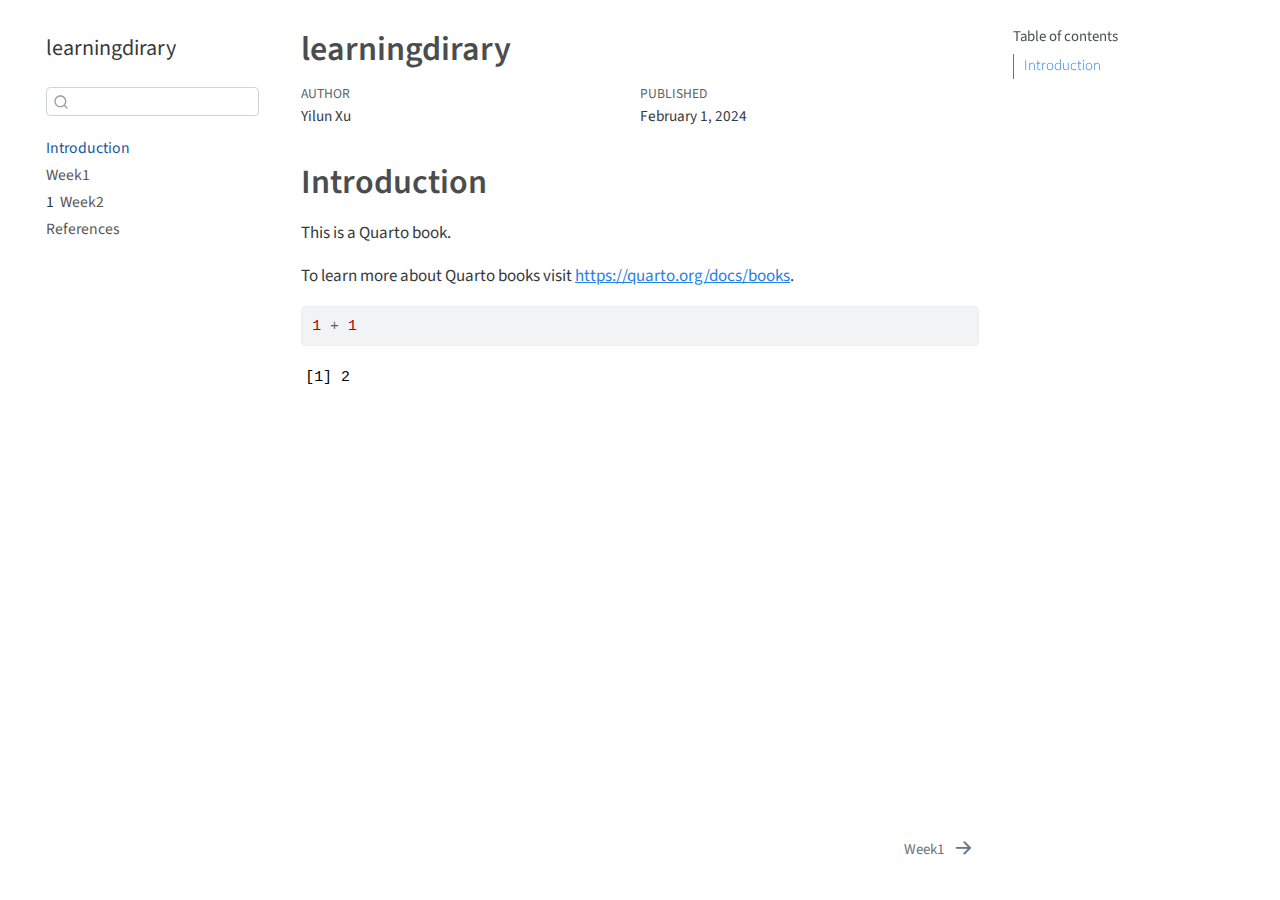
==== docs/index.html @ e83dd184 "update" ====
<!DOCTYPE html>
<html xmlns="http://www.w3.org/1999/xhtml" lang="en" xml:lang="en"><head>

<meta charset="utf-8">
<meta name="generator" content="quarto-1.3.450">

<meta name="viewport" content="width=device-width, initial-scale=1.0, user-scalable=yes">

<meta name="author" content="Yilun Xu">
<meta name="dcterms.date" content="2024-02-01">

<title>learningdirary</title>
<style>
code{white-space: pre-wrap;}
span.smallcaps{font-variant: small-caps;}
div.columns{display: flex; gap: min(4vw, 1.5em);}
div.column{flex: auto; overflow-x: auto;}
div.hanging-indent{margin-left: 1.5em; text-indent: -1.5em;}
ul.task-list{list-style: none;}
ul.task-list li input[type="checkbox"] {
  width: 0.8em;
  margin: 0 0.8em 0.2em -1em; /* quarto-specific, see https://github.com/quarto-dev/quarto-cli/issues/4556 */ 
  vertical-align: middle;
}
/* CSS for syntax highlighting */
pre > code.sourceCode { white-space: pre; position: relative; }
pre > code.sourceCode > span { display: inline-block; line-height: 1.25; }
pre > code.sourceCode > span:empty { height: 1.2em; }
.sourceCode { overflow: visible; }
code.sourceCode > span { color: inherit; text-decoration: inherit; }
div.sourceCode { margin: 1em 0; }
pre.sourceCode { margin: 0; }
@media screen {
div.sourceCode { overflow: auto; }
}
@media print {
pre > code.sourceCode { white-space: pre-wrap; }
pre > code.sourceCode > span { text-indent: -5em; padding-left: 5em; }
}
pre.numberSource code
  { counter-reset: source-line 0; }
pre.numberSource code > span
  { position: relative; left: -4em; counter-increment: source-line; }
pre.numberSource code > span > a:first-child::before
  { content: counter(source-line);
    position: relative; left: -1em; text-align: right; vertical-align: baseline;
    border: none; display: inline-block;
    -webkit-touch-callout: none; -webkit-user-select: none;
    -khtml-user-select: none; -moz-user-select: none;
    -ms-user-select: none; user-select: none;
    padding: 0 4px; width: 4em;
  }
pre.numberSource { margin-left: 3em;  padding-left: 4px; }
div.sourceCode
  {   }
@media screen {
pre > code.sourceCode > span > a:first-child::before { text-decoration: underline; }
}
</style>


<script src="site_libs/quarto-nav/quarto-nav.js"></script>
<script src="site_libs/quarto-nav/headroom.min.js"></script>
<script src="site_libs/clipboard/clipboard.min.js"></script>
<script src="site_libs/quarto-search/autocomplete.umd.js"></script>
<script src="site_libs/quarto-search/fuse.min.js"></script>
<script src="site_libs/quarto-search/quarto-search.js"></script>
<meta name="quarto:offset" content="./">
<link href="./week1.html" rel="next">
<script src="site_libs/quarto-html/quarto.js"></script>
<script src="site_libs/quarto-html/popper.min.js"></script>
<script src="site_libs/quarto-html/tippy.umd.min.js"></script>
<script src="site_libs/quarto-html/anchor.min.js"></script>
<link href="site_libs/quarto-html/tippy.css" rel="stylesheet">
<link href="site_libs/quarto-html/quarto-syntax-highlighting.css" rel="stylesheet" id="quarto-text-highlighting-styles">
<script src="site_libs/bootstrap/bootstrap.min.js"></script>
<link href="site_libs/bootstrap/bootstrap-icons.css" rel="stylesheet">
<link href="site_libs/bootstrap/bootstrap.min.css" rel="stylesheet" id="quarto-bootstrap" data-mode="light">
<script id="quarto-search-options" type="application/json">{
  "location": "sidebar",
  "copy-button": false,
  "collapse-after": 3,
  "panel-placement": "start",
  "type": "textbox",
  "limit": 20,
  "language": {
    "search-no-results-text": "No results",
    "search-matching-documents-text": "matching documents",
    "search-copy-link-title": "Copy link to search",
    "search-hide-matches-text": "Hide additional matches",
    "search-more-match-text": "more match in this document",
    "search-more-matches-text": "more matches in this document",
    "search-clear-button-title": "Clear",
    "search-detached-cancel-button-title": "Cancel",
    "search-submit-button-title": "Submit",
    "search-label": "Search"
  }
}</script>


</head>

<body class="nav-sidebar floating">

<div id="quarto-search-results"></div>
  <header id="quarto-header" class="headroom fixed-top">
  <nav class="quarto-secondary-nav">
    <div class="container-fluid d-flex">
      <button type="button" class="quarto-btn-toggle btn" data-bs-toggle="collapse" data-bs-target="#quarto-sidebar,#quarto-sidebar-glass" aria-controls="quarto-sidebar" aria-expanded="false" aria-label="Toggle sidebar navigation" onclick="if (window.quartoToggleHeadroom) { window.quartoToggleHeadroom(); }">
        <i class="bi bi-layout-text-sidebar-reverse"></i>
      </button>
      <nav class="quarto-page-breadcrumbs" aria-label="breadcrumb"><ol class="breadcrumb"><li class="breadcrumb-item"><a href="./index.html">Introduction</a></li></ol></nav>
      <a class="flex-grow-1" role="button" data-bs-toggle="collapse" data-bs-target="#quarto-sidebar,#quarto-sidebar-glass" aria-controls="quarto-sidebar" aria-expanded="false" aria-label="Toggle sidebar navigation" onclick="if (window.quartoToggleHeadroom) { window.quartoToggleHeadroom(); }">      
      </a>
      <button type="button" class="btn quarto-search-button" aria-label="" onclick="window.quartoOpenSearch();">
        <i class="bi bi-search"></i>
      </button>
    </div>
  </nav>
</header>
<!-- content -->
<div id="quarto-content" class="quarto-container page-columns page-rows-contents page-layout-article">
<!-- sidebar -->
  <nav id="quarto-sidebar" class="sidebar collapse collapse-horizontal sidebar-navigation floating overflow-auto">
    <div class="pt-lg-2 mt-2 text-left sidebar-header">
    <div class="sidebar-title mb-0 py-0">
      <a href="./">learningdirary</a> 
    </div>
      </div>
        <div class="mt-2 flex-shrink-0 align-items-center">
        <div class="sidebar-search">
        <div id="quarto-search" class="" title="Search"></div>
        </div>
        </div>
    <div class="sidebar-menu-container"> 
    <ul class="list-unstyled mt-1">
        <li class="sidebar-item">
  <div class="sidebar-item-container"> 
  <a href="./index.html" class="sidebar-item-text sidebar-link active">
 <span class="menu-text">Introduction</span></a>
  </div>
</li>
        <li class="sidebar-item">
  <div class="sidebar-item-container"> 
  <a href="./week1.html" class="sidebar-item-text sidebar-link">
 <span class="menu-text">Week1</span></a>
  </div>
</li>
        <li class="sidebar-item">
  <div class="sidebar-item-container"> 
  <a href="./week2.html" class="sidebar-item-text sidebar-link">
 <span class="menu-text"><span class="chapter-number">1</span>&nbsp; <span class="chapter-title">Week2</span></span></a>
  </div>
</li>
        <li class="sidebar-item">
  <div class="sidebar-item-container"> 
  <a href="./references.html" class="sidebar-item-text sidebar-link">
 <span class="menu-text">References</span></a>
  </div>
</li>
    </ul>
    </div>
</nav>
<div id="quarto-sidebar-glass" data-bs-toggle="collapse" data-bs-target="#quarto-sidebar,#quarto-sidebar-glass"></div>
<!-- margin-sidebar -->
    <div id="quarto-margin-sidebar" class="sidebar margin-sidebar">
        <nav id="TOC" role="doc-toc" class="toc-active">
    <h2 id="toc-title">Table of contents</h2>
   
  <ul>
  <li><a href="#introduction" id="toc-introduction" class="nav-link active" data-scroll-target="#introduction">Introduction</a></li>
  </ul>
</nav>
    </div>
<!-- main -->
<main class="content" id="quarto-document-content">

<header id="title-block-header" class="quarto-title-block default">
<div class="quarto-title">
<h1 class="title">learningdirary</h1>
</div>



<div class="quarto-title-meta">

    <div>
    <div class="quarto-title-meta-heading">Author</div>
    <div class="quarto-title-meta-contents">
             <p>Yilun Xu </p>
          </div>
  </div>
    
    <div>
    <div class="quarto-title-meta-heading">Published</div>
    <div class="quarto-title-meta-contents">
      <p class="date">February 1, 2024</p>
    </div>
  </div>
  
    
  </div>
  

</header>

<section id="introduction" class="level1 unnumbered">
<h1 class="unnumbered">Introduction</h1>
<p>This is a Quarto book.</p>
<p>To learn more about Quarto books visit <a href="https://quarto.org/docs/books" class="uri">https://quarto.org/docs/books</a>.</p>
<div class="cell">
<div class="sourceCode cell-code" id="cb1"><pre class="sourceCode r code-with-copy"><code class="sourceCode r"><span id="cb1-1"><a href="#cb1-1" aria-hidden="true" tabindex="-1"></a><span class="dv">1</span> <span class="sc">+</span> <span class="dv">1</span></span></code><button title="Copy to Clipboard" class="code-copy-button"><i class="bi"></i></button></pre></div>
<div class="cell-output cell-output-stdout">
<pre><code>[1] 2</code></pre>
</div>
</div>


</section>

</main> <!-- /main -->
<script id="quarto-html-after-body" type="application/javascript">
window.document.addEventListener("DOMContentLoaded", function (event) {
  const toggleBodyColorMode = (bsSheetEl) => {
    const mode = bsSheetEl.getAttribute("data-mode");
    const bodyEl = window.document.querySelector("body");
    if (mode === "dark") {
      bodyEl.classList.add("quarto-dark");
      bodyEl.classList.remove("quarto-light");
    } else {
      bodyEl.classList.add("quarto-light");
      bodyEl.classList.remove("quarto-dark");
    }
  }
  const toggleBodyColorPrimary = () => {
    const bsSheetEl = window.document.querySelector("link#quarto-bootstrap");
    if (bsSheetEl) {
      toggleBodyColorMode(bsSheetEl);
    }
  }
  toggleBodyColorPrimary();  
  const icon = "";
  const anchorJS = new window.AnchorJS();
  anchorJS.options = {
    placement: 'right',
    icon: icon
  };
  anchorJS.add('.anchored');
  const isCodeAnnotation = (el) => {
    for (const clz of el.classList) {
      if (clz.startsWith('code-annotation-')) {                     
        return true;
      }
    }
    return false;
  }
  const clipboard = new window.ClipboardJS('.code-copy-button', {
    text: function(trigger) {
      const codeEl = trigger.previousElementSibling.cloneNode(true);
      for (const childEl of codeEl.children) {
        if (isCodeAnnotation(childEl)) {
          childEl.remove();
        }
      }
      return codeEl.innerText;
    }
  });
  clipboard.on('success', function(e) {
    // button target
    const button = e.trigger;
    // don't keep focus
    button.blur();
    // flash "checked"
    button.classList.add('code-copy-button-checked');
    var currentTitle = button.getAttribute("title");
    button.setAttribute("title", "Copied!");
    let tooltip;
    if (window.bootstrap) {
      button.setAttribute("data-bs-toggle", "tooltip");
      button.setAttribute("data-bs-placement", "left");
      button.setAttribute("data-bs-title", "Copied!");
      tooltip = new bootstrap.Tooltip(button, 
        { trigger: "manual", 
          customClass: "code-copy-button-tooltip",
          offset: [0, -8]});
      tooltip.show();    
    }
    setTimeout(function() {
      if (tooltip) {
        tooltip.hide();
        button.removeAttribute("data-bs-title");
        button.removeAttribute("data-bs-toggle");
        button.removeAttribute("data-bs-placement");
      }
      button.setAttribute("title", currentTitle);
      button.classList.remove('code-copy-button-checked');
    }, 1000);
    // clear code selection
    e.clearSelection();
  });
  function tippyHover(el, contentFn) {
    const config = {
      allowHTML: true,
      content: contentFn,
      maxWidth: 500,
      delay: 100,
      arrow: false,
      appendTo: function(el) {
          return el.parentElement;
      },
      interactive: true,
      interactiveBorder: 10,
      theme: 'quarto',
      placement: 'bottom-start'
    };
    window.tippy(el, config); 
  }
  const noterefs = window.document.querySelectorAll('a[role="doc-noteref"]');
  for (var i=0; i<noterefs.length; i++) {
    const ref = noterefs[i];
    tippyHover(ref, function() {
      // use id or data attribute instead here
      let href = ref.getAttribute('data-footnote-href') || ref.getAttribute('href');
      try { href = new URL(href).hash; } catch {}
      const id = href.replace(/^#\/?/, "");
      const note = window.document.getElementById(id);
      return note.innerHTML;
    });
  }
      let selectedAnnoteEl;
      const selectorForAnnotation = ( cell, annotation) => {
        let cellAttr = 'data-code-cell="' + cell + '"';
        let lineAttr = 'data-code-annotation="' +  annotation + '"';
        const selector = 'span[' + cellAttr + '][' + lineAttr + ']';
        return selector;
      }
      const selectCodeLines = (annoteEl) => {
        const doc = window.document;
        const targetCell = annoteEl.getAttribute("data-target-cell");
        const targetAnnotation = annoteEl.getAttribute("data-target-annotation");
        const annoteSpan = window.document.querySelector(selectorForAnnotation(targetCell, targetAnnotation));
        const lines = annoteSpan.getAttribute("data-code-lines").split(",");
        const lineIds = lines.map((line) => {
          return targetCell + "-" + line;
        })
        let top = null;
        let height = null;
        let parent = null;
        if (lineIds.length > 0) {
            //compute the position of the single el (top and bottom and make a div)
            const el = window.document.getElementById(lineIds[0]);
            top = el.offsetTop;
            height = el.offsetHeight;
            parent = el.parentElement.parentElement;
          if (lineIds.length > 1) {
            const lastEl = window.document.getElementById(lineIds[lineIds.length - 1]);
            const bottom = lastEl.offsetTop + lastEl.offsetHeight;
            height = bottom - top;
          }
          if (top !== null && height !== null && parent !== null) {
            // cook up a div (if necessary) and position it 
            let div = window.document.getElementById("code-annotation-line-highlight");
            if (div === null) {
              div = window.document.createElement("div");
              div.setAttribute("id", "code-annotation-line-highlight");
              div.style.position = 'absolute';
              parent.appendChild(div);
            }
            div.style.top = top - 2 + "px";
            div.style.height = height + 4 + "px";
            let gutterDiv = window.document.getElementById("code-annotation-line-highlight-gutter");
            if (gutterDiv === null) {
              gutterDiv = window.document.createElement("div");
              gutterDiv.setAttribute("id", "code-annotation-line-highlight-gutter");
              gutterDiv.style.position = 'absolute';
              const codeCell = window.document.getElementById(targetCell);
              const gutter = codeCell.querySelector('.code-annotation-gutter');
              gutter.appendChild(gutterDiv);
            }
            gutterDiv.style.top = top - 2 + "px";
            gutterDiv.style.height = height + 4 + "px";
          }
          selectedAnnoteEl = annoteEl;
        }
      };
      const unselectCodeLines = () => {
        const elementsIds = ["code-annotation-line-highlight", "code-annotation-line-highlight-gutter"];
        elementsIds.forEach((elId) => {
          const div = window.document.getElementById(elId);
          if (div) {
            div.remove();
          }
        });
        selectedAnnoteEl = undefined;
      };
      // Attach click handler to the DT
      const annoteDls = window.document.querySelectorAll('dt[data-target-cell]');
      for (const annoteDlNode of annoteDls) {
        annoteDlNode.addEventListener('click', (event) => {
          const clickedEl = event.target;
          if (clickedEl !== selectedAnnoteEl) {
            unselectCodeLines();
            const activeEl = window.document.querySelector('dt[data-target-cell].code-annotation-active');
            if (activeEl) {
              activeEl.classList.remove('code-annotation-active');
            }
            selectCodeLines(clickedEl);
            clickedEl.classList.add('code-annotation-active');
          } else {
            // Unselect the line
            unselectCodeLines();
            clickedEl.classList.remove('code-annotation-active');
          }
        });
      }
  const findCites = (el) => {
    const parentEl = el.parentElement;
    if (parentEl) {
      const cites = parentEl.dataset.cites;
      if (cites) {
        return {
          el,
          cites: cites.split(' ')
        };
      } else {
        return findCites(el.parentElement)
      }
    } else {
      return undefined;
    }
  };
  var bibliorefs = window.document.querySelectorAll('a[role="doc-biblioref"]');
  for (var i=0; i<bibliorefs.length; i++) {
    const ref = bibliorefs[i];
    const citeInfo = findCites(ref);
    if (citeInfo) {
      tippyHover(citeInfo.el, function() {
        var popup = window.document.createElement('div');
        citeInfo.cites.forEach(function(cite) {
          var citeDiv = window.document.createElement('div');
          citeDiv.classList.add('hanging-indent');
          citeDiv.classList.add('csl-entry');
          var biblioDiv = window.document.getElementById('ref-' + cite);
          if (biblioDiv) {
            citeDiv.innerHTML = biblioDiv.innerHTML;
          }
          popup.appendChild(citeDiv);
        });
        return popup.innerHTML;
      });
    }
  }
});
</script>
<nav class="page-navigation">
  <div class="nav-page nav-page-previous">
  </div>
  <div class="nav-page nav-page-next">
      <a href="./week1.html" class="pagination-link">
        <span class="nav-page-text">Week1</span> <i class="bi bi-arrow-right-short"></i>
      </a>
  </div>
</nav>
</div> <!-- /content -->



</body></html>
---- docs/site_libs/quarto-html/tippy.css ----
.tippy-box[data-animation=fade][data-state=hidden]{opacity:0}[data-tippy-root]{max-width:calc(100vw - 10px)}.tippy-box{position:relative;background-color:#333;color:#fff;border-radius:4px;font-size:14px;line-height:1.4;white-space:normal;outline:0;transition-property:transform,visibility,opacity}.tippy-box[data-placement^=top]>.tippy-arrow{bottom:0}.tippy-box[data-placement^=top]>.tippy-arrow:before{bottom:-7px;left:0;border-width:8px 8px 0;border-top-color:initial;transform-origin:center top}.tippy-box[data-placement^=bottom]>.tippy-arrow{top:0}.tippy-box[data-placement^=bottom]>.tippy-arrow:before{top:-7px;left:0;border-width:0 8px 8px;border-bottom-color:initial;transform-origin:center bottom}.tippy-box[data-placement^=left]>.tippy-arrow{right:0}.tippy-box[data-placement^=left]>.tippy-arrow:before{border-width:8px 0 8px 8px;border-left-color:initial;right:-7px;transform-origin:center left}.tippy-box[data-placement^=right]>.tippy-arrow{left:0}.tippy-box[data-placement^=right]>.tippy-arrow:before{left:-7px;border-width:8px 8px 8px 0;border-right-color:initial;transform-origin:center right}.tippy-box[data-inertia][data-state=visible]{transition-timing-function:cubic-bezier(.54,1.5,.38,1.11)}.tippy-arrow{width:16px;height:16px;color:#333}.tippy-arrow:before{content:"";position:absolute;border-color:transparent;border-style:solid}.tippy-content{position:relative;padding:5px 9px;z-index:1}
---- docs/site_libs/quarto-html/quarto-syntax-highlighting.css ----
/* quarto syntax highlight colors */
:root {
  --quarto-hl-ot-color: #003B4F;
  --quarto-hl-at-color: #657422;
  --quarto-hl-ss-color: #20794D;
  --quarto-hl-an-color: #5E5E5E;
  --quarto-hl-fu-color: #4758AB;
  --quarto-hl-st-color: #20794D;
  --quarto-hl-cf-color: #003B4F;
  --quarto-hl-op-color: #5E5E5E;
  --quarto-hl-er-color: #AD0000;
  --quarto-hl-bn-color: #AD0000;
  --quarto-hl-al-color: #AD0000;
  --quarto-hl-va-color: #111111;
  --quarto-hl-bu-color: inherit;
  --quarto-hl-ex-color: inherit;
  --quarto-hl-pp-color: #AD0000;
  --quarto-hl-in-color: #5E5E5E;
  --quarto-hl-vs-color: #20794D;
  --quarto-hl-wa-color: #5E5E5E;
  --quarto-hl-do-color: #5E5E5E;
  --quarto-hl-im-color: #00769E;
  --quarto-hl-ch-color: #20794D;
  --quarto-hl-dt-color: #AD0000;
  --quarto-hl-fl-color: #AD0000;
  --quarto-hl-co-color: #5E5E5E;
  --quarto-hl-cv-color: #5E5E5E;
  --quarto-hl-cn-color: #8f5902;
  --quarto-hl-sc-color: #5E5E5E;
  --quarto-hl-dv-color: #AD0000;
  --quarto-hl-kw-color: #003B4F;
}

/* other quarto variables */
:root {
  --quarto-font-monospace: SFMono-Regular, Menlo, Monaco, Consolas, "Liberation Mono", "Courier New", monospace;
}

pre > code.sourceCode > span {
  color: #003B4F;
}

code span {
  color: #003B4F;
}

code.sourceCode > span {
  color: #003B4F;
}

div.sourceCode,
div.sourceCode pre.sourceCode {
  color: #003B4F;
}

code span.ot {
  color: #003B4F;
  font-style: inherit;
}

code span.at {
  color: #657422;
  font-style: inherit;
}

code span.ss {
  color: #20794D;
  font-style: inherit;
}

code span.an {
  color: #5E5E5E;
  font-style: inherit;
}

code span.fu {
  color: #4758AB;
  font-style: inherit;
}

code span.st {
  color: #20794D;
  font-style: inherit;
}

code span.cf {
  color: #003B4F;
  font-style: inherit;
}

code span.op {
  color: #5E5E5E;
  font-style: inherit;
}

code span.er {
  color: #AD0000;
  font-style: inherit;
}

code span.bn {
  color: #AD0000;
  font-style: inherit;
}

code span.al {
  color: #AD0000;
  font-style: inherit;
}

code span.va {
  color: #111111;
  font-style: inherit;
}

code span.bu {
  font-style: inherit;
}

code span.ex {
  font-style: inherit;
}

code span.pp {
  color: #AD0000;
  font-style: inherit;
}

code span.in {
  color: #5E5E5E;
  font-style: inherit;
}

code span.vs {
  color: #20794D;
  font-style: inherit;
}

code span.wa {
  color: #5E5E5E;
  font-style: italic;
}

code span.do {
  color: #5E5E5E;
  font-style: italic;
}

code span.im {
  color: #00769E;
  font-style: inherit;
}

code span.ch {
  color: #20794D;
  font-style: inherit;
}

code span.dt {
  color: #AD0000;
  font-style: inherit;
}

code span.fl {
  color: #AD0000;
  font-style: inherit;
}

code span.co {
  color: #5E5E5E;
  font-style: inherit;
}

code span.cv {
  color: #5E5E5E;
  font-style: italic;
}

code span.cn {
  color: #8f5902;
  font-style: inherit;
}

code span.sc {
  color: #5E5E5E;
  font-style: inherit;
}

code span.dv {
  color: #AD0000;
  font-style: inherit;
}

code span.kw {
  color: #003B4F;
  font-style: inherit;
}

.prevent-inlining {
  content: "</";
}

/*# sourceMappingURL=debc5d5d77c3f9108843748ff7464032.css.map */
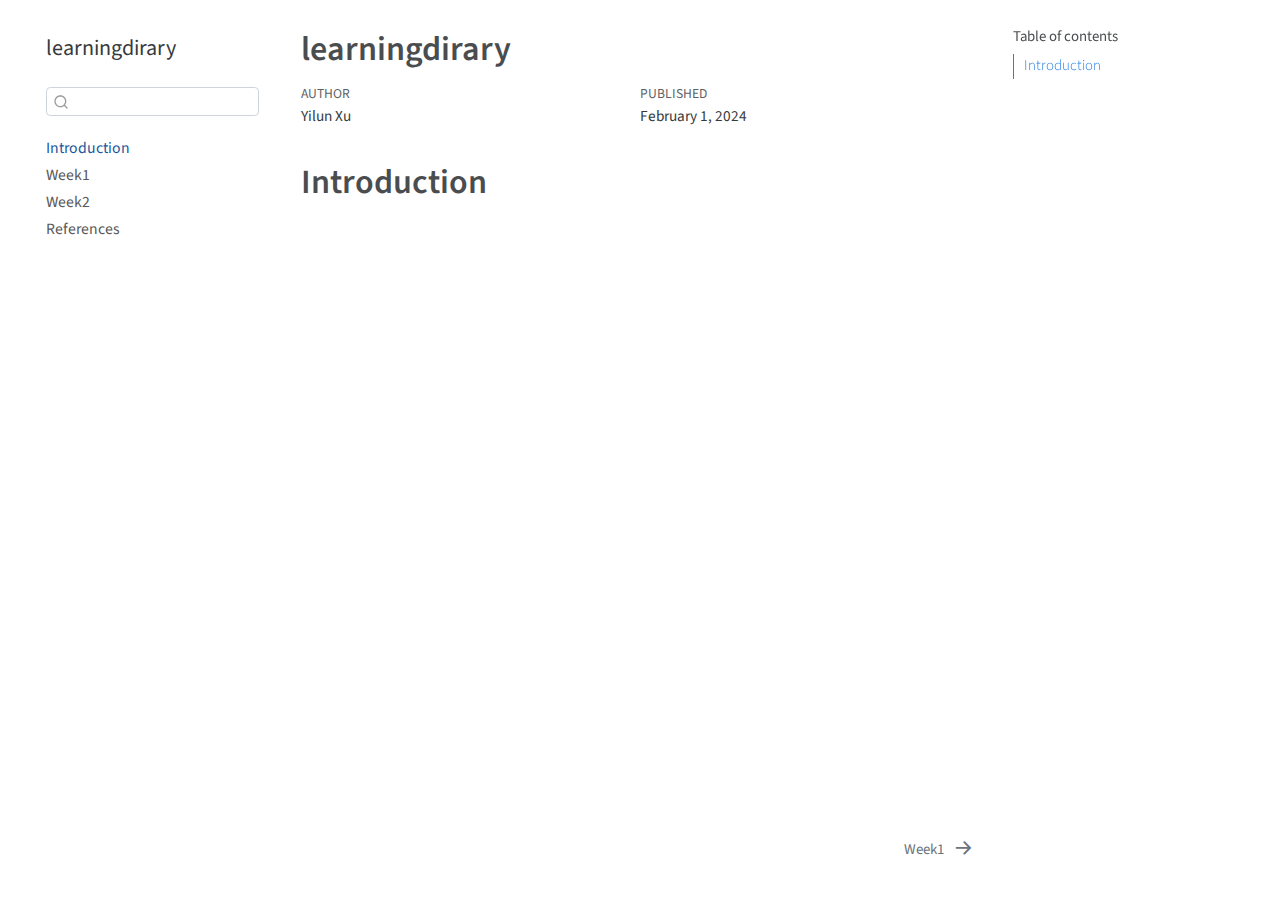
==== commit 411f46ab: "3.6" ====
--- a/docs/index.html
+++ b/docs/index.html
@@ -21,40 +21,6 @@
   width: 0.8em;
   margin: 0 0.8em 0.2em -1em; /* quarto-specific, see https://github.com/quarto-dev/quarto-cli/issues/4556 */ 
   vertical-align: middle;
-}
-/* CSS for syntax highlighting */
-pre > code.sourceCode { white-space: pre; position: relative; }
-pre > code.sourceCode > span { display: inline-block; line-height: 1.25; }
-pre > code.sourceCode > span:empty { height: 1.2em; }
-.sourceCode { overflow: visible; }
-code.sourceCode > span { color: inherit; text-decoration: inherit; }
-div.sourceCode { margin: 1em 0; }
-pre.sourceCode { margin: 0; }
-@media screen {
-div.sourceCode { overflow: auto; }
-}
-@media print {
-pre > code.sourceCode { white-space: pre-wrap; }
-pre > code.sourceCode > span { text-indent: -5em; padding-left: 5em; }
-}
-pre.numberSource code
-  { counter-reset: source-line 0; }
-pre.numberSource code > span
-  { position: relative; left: -4em; counter-increment: source-line; }
-pre.numberSource code > span > a:first-child::before
-  { content: counter(source-line);
-    position: relative; left: -1em; text-align: right; vertical-align: baseline;
-    border: none; display: inline-block;
-    -webkit-touch-callout: none; -webkit-user-select: none;
-    -khtml-user-select: none; -moz-user-select: none;
-    -ms-user-select: none; user-select: none;
-    padding: 0 4px; width: 4em;
-  }
-pre.numberSource { margin-left: 3em;  padding-left: 4px; }
-div.sourceCode
-  {   }
-@media screen {
-pre > code.sourceCode > span > a:first-child::before { text-decoration: underline; }
 }
 </style>
 
@@ -149,7 +115,7 @@
         <li class="sidebar-item">
   <div class="sidebar-item-container"> 
   <a href="./week2.html" class="sidebar-item-text sidebar-link">
- <span class="menu-text"><span class="chapter-number">1</span>&nbsp; <span class="chapter-title">Week2</span></span></a>
+ <span class="menu-text">Week2</span></a>
   </div>
 </li>
         <li class="sidebar-item">
@@ -206,14 +172,6 @@
 
 <section id="introduction" class="level1 unnumbered">
 <h1 class="unnumbered">Introduction</h1>
-<p>This is a Quarto book.</p>
-<p>To learn more about Quarto books visit <a href="https://quarto.org/docs/books" class="uri">https://quarto.org/docs/books</a>.</p>
-<div class="cell">
-<div class="sourceCode cell-code" id="cb1"><pre class="sourceCode r code-with-copy"><code class="sourceCode r"><span id="cb1-1"><a href="#cb1-1" aria-hidden="true" tabindex="-1"></a><span class="dv">1</span> <span class="sc">+</span> <span class="dv">1</span></span></code><button title="Copy to Clipboard" class="code-copy-button"><i class="bi"></i></button></pre></div>
-<div class="cell-output cell-output-stdout">
-<pre><code>[1] 2</code></pre>
-</div>
-</div>
 
 
 </section>
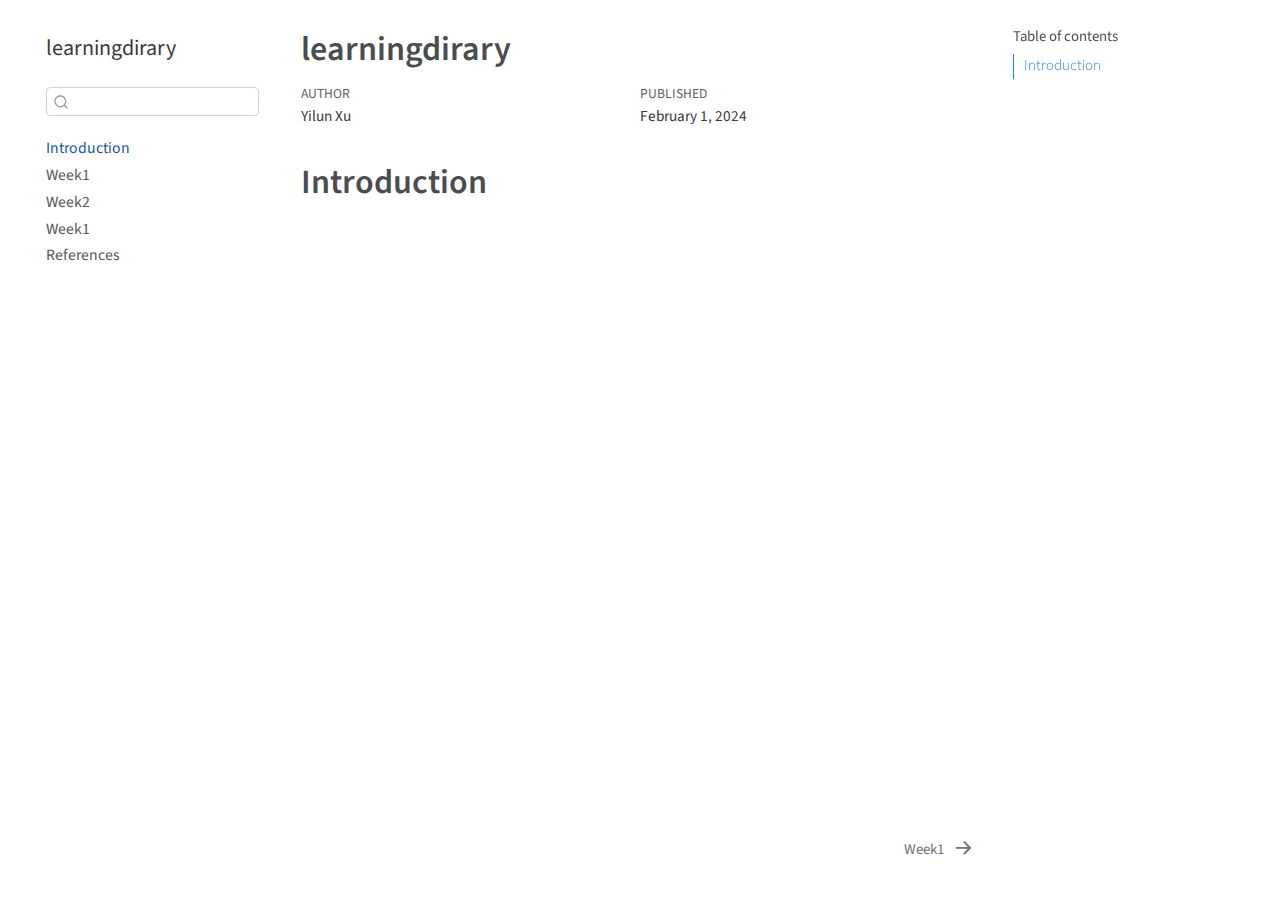
==== commit ed138007: "3.6 2" ====
--- a/docs/index.html
+++ b/docs/index.html
@@ -116,6 +116,12 @@
   <div class="sidebar-item-container"> 
   <a href="./week2.html" class="sidebar-item-text sidebar-link">
  <span class="menu-text">Week2</span></a>
+  </div>
+</li>
+        <li class="sidebar-item">
+  <div class="sidebar-item-container"> 
+  <a href="./week5.html" class="sidebar-item-text sidebar-link">
+ <span class="menu-text">Week1</span></a>
   </div>
 </li>
         <li class="sidebar-item">
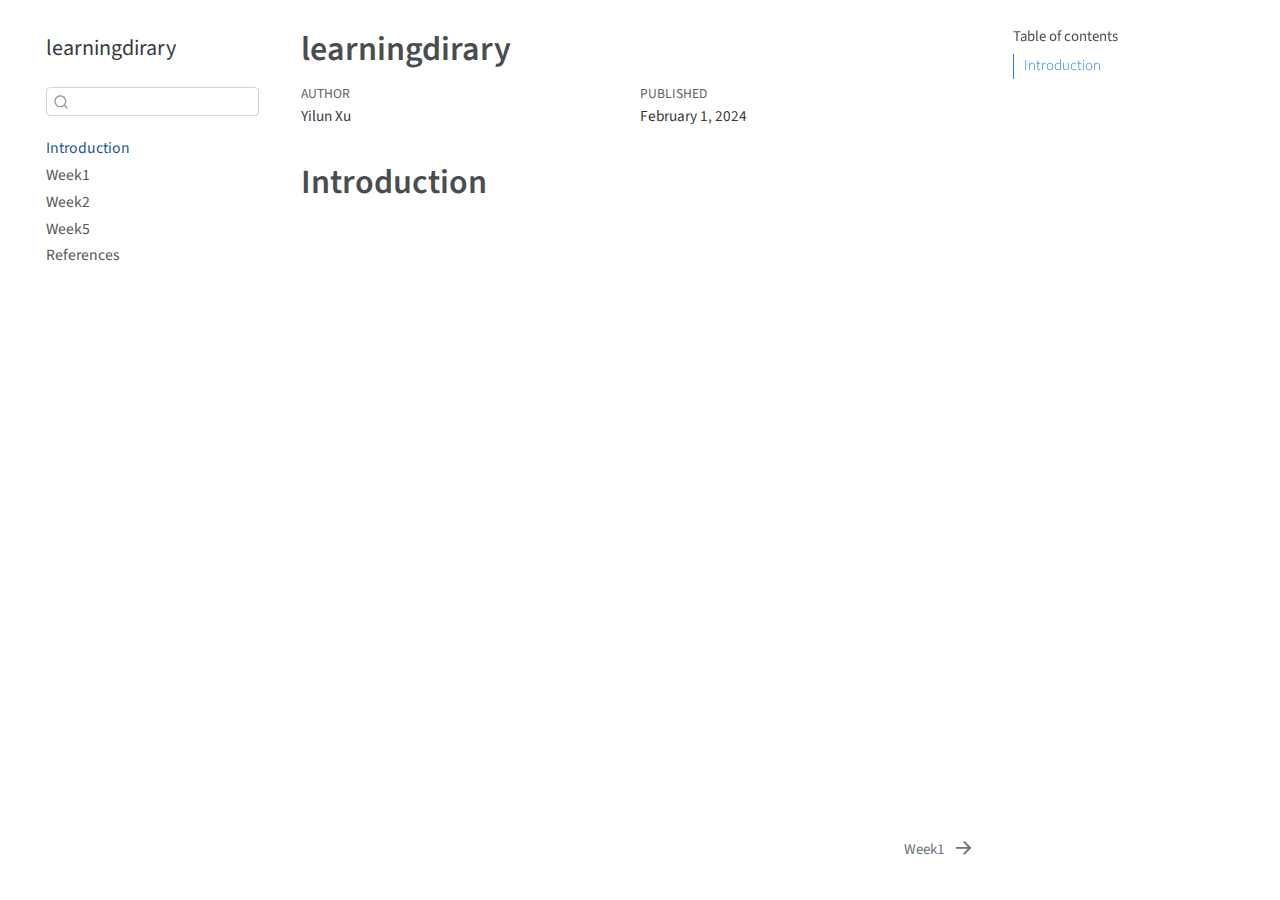
==== commit f8468814: "5" ====
--- a/docs/index.html
+++ b/docs/index.html
@@ -121,7 +121,7 @@
         <li class="sidebar-item">
   <div class="sidebar-item-container"> 
   <a href="./week5.html" class="sidebar-item-text sidebar-link">
- <span class="menu-text">Week1</span></a>
+ <span class="menu-text">Week5</span></a>
   </div>
 </li>
         <li class="sidebar-item">
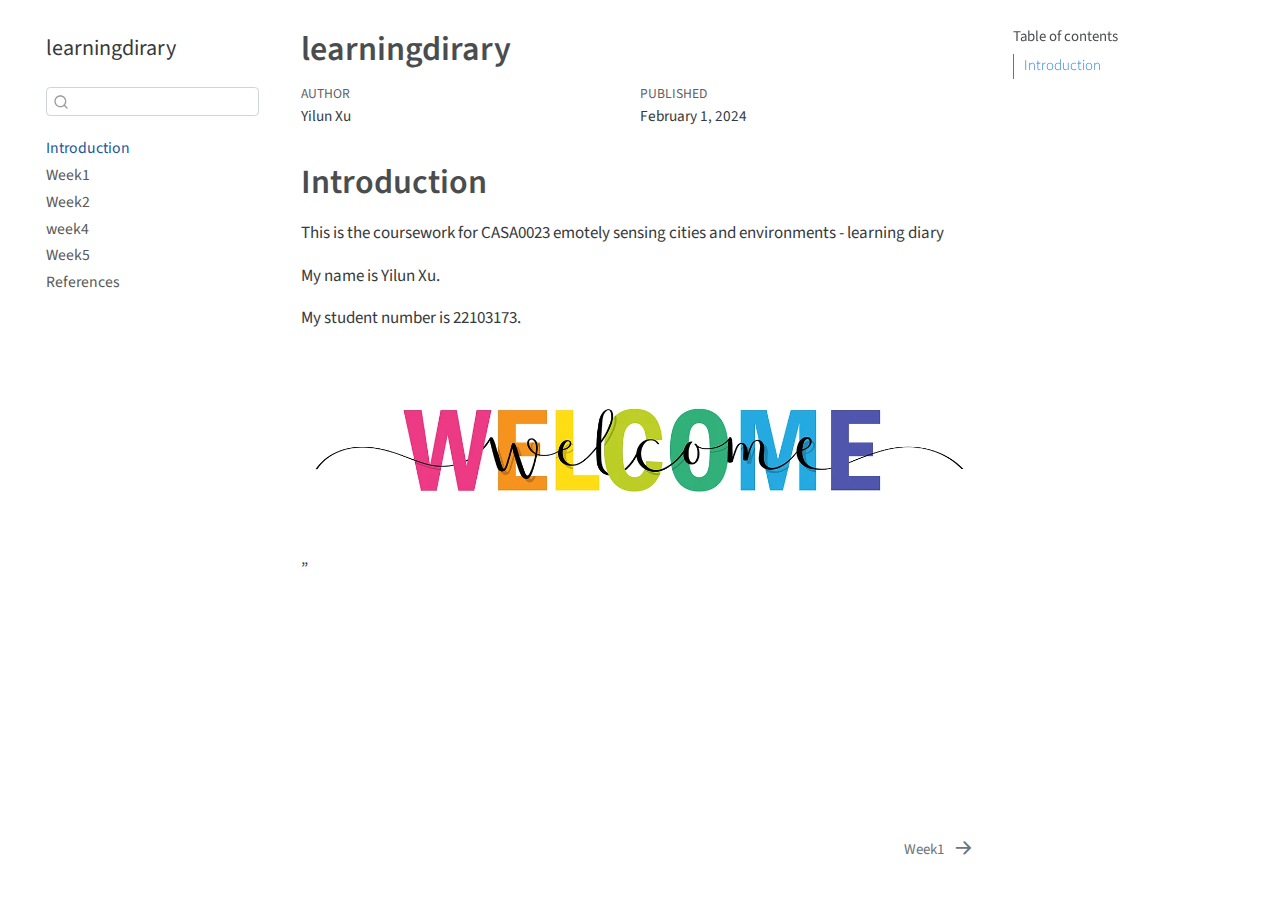
==== commit b11d1d77: "3.16" ====
--- a/docs/index.html
+++ b/docs/index.html
@@ -120,6 +120,12 @@
 </li>
         <li class="sidebar-item">
   <div class="sidebar-item-container"> 
+  <a href="./week4.html" class="sidebar-item-text sidebar-link">
+ <span class="menu-text">week4</span></a>
+  </div>
+</li>
+        <li class="sidebar-item">
+  <div class="sidebar-item-container"> 
   <a href="./week5.html" class="sidebar-item-text sidebar-link">
  <span class="menu-text">Week5</span></a>
   </div>
@@ -178,6 +184,10 @@
 
 <section id="introduction" class="level1 unnumbered">
 <h1 class="unnumbered">Introduction</h1>
+<p>This is the coursework for CASA0023 emotely sensing cities and environments - learning diary</p>
+<p>My name is Yilun Xu.</p>
+<p>My student number is 22103173.</p>
+<p><img src="pic/welcome.png" class="img-fluid">”</p>
 
 
 </section>
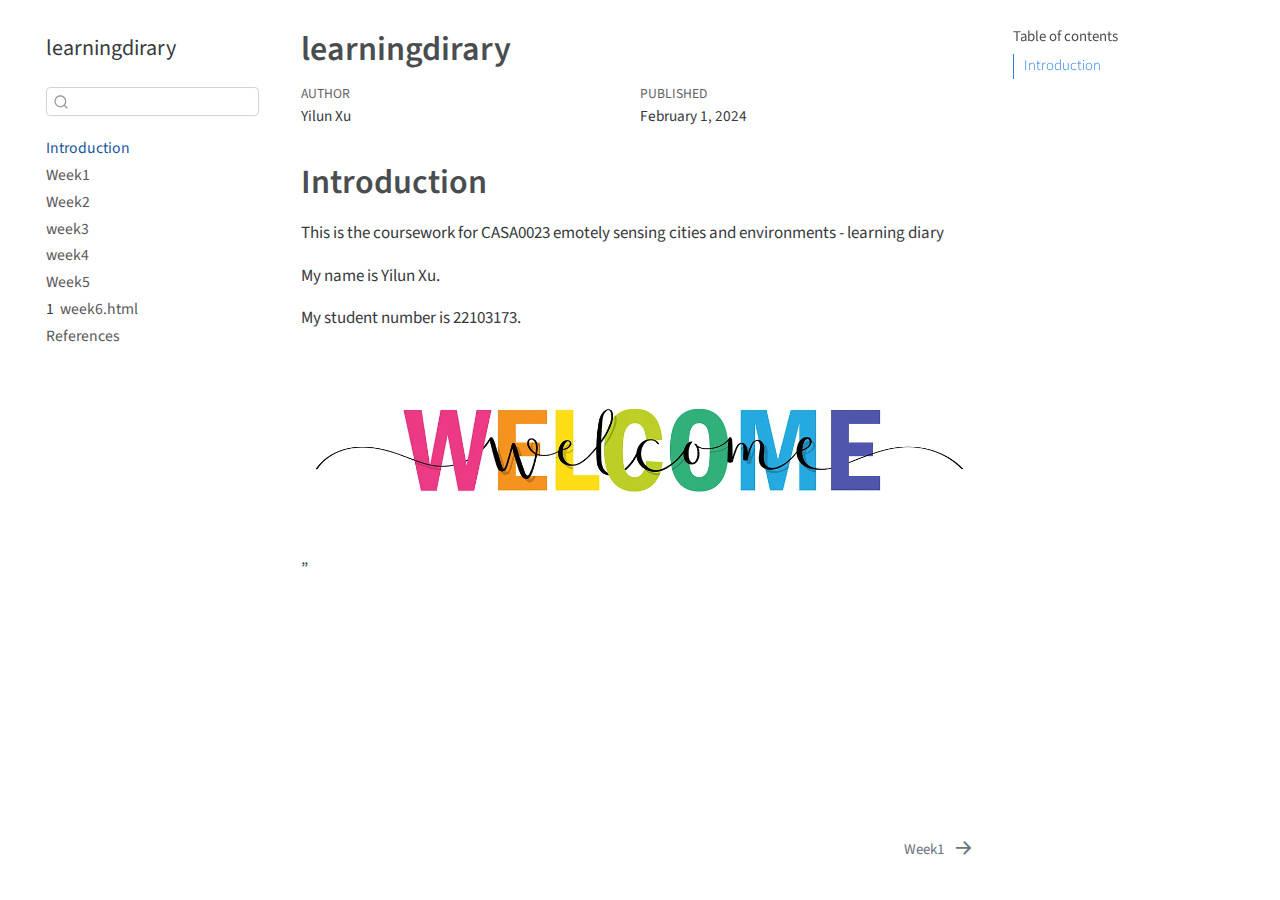
==== commit ff781957: "11" ====
--- a/docs/index.html
+++ b/docs/index.html
@@ -120,6 +120,12 @@
 </li>
         <li class="sidebar-item">
   <div class="sidebar-item-container"> 
+  <a href="./week3.html" class="sidebar-item-text sidebar-link">
+ <span class="menu-text">week3</span></a>
+  </div>
+</li>
+        <li class="sidebar-item">
+  <div class="sidebar-item-container"> 
   <a href="./week4.html" class="sidebar-item-text sidebar-link">
  <span class="menu-text">week4</span></a>
   </div>
@@ -128,6 +134,12 @@
   <div class="sidebar-item-container"> 
   <a href="./week5.html" class="sidebar-item-text sidebar-link">
  <span class="menu-text">Week5</span></a>
+  </div>
+</li>
+        <li class="sidebar-item">
+  <div class="sidebar-item-container"> 
+  <a href="./week6.html" class="sidebar-item-text sidebar-link">
+ <span class="menu-text"><span class="chapter-number">1</span>&nbsp; <span class="chapter-title">week6.html</span></span></a>
   </div>
 </li>
         <li class="sidebar-item">
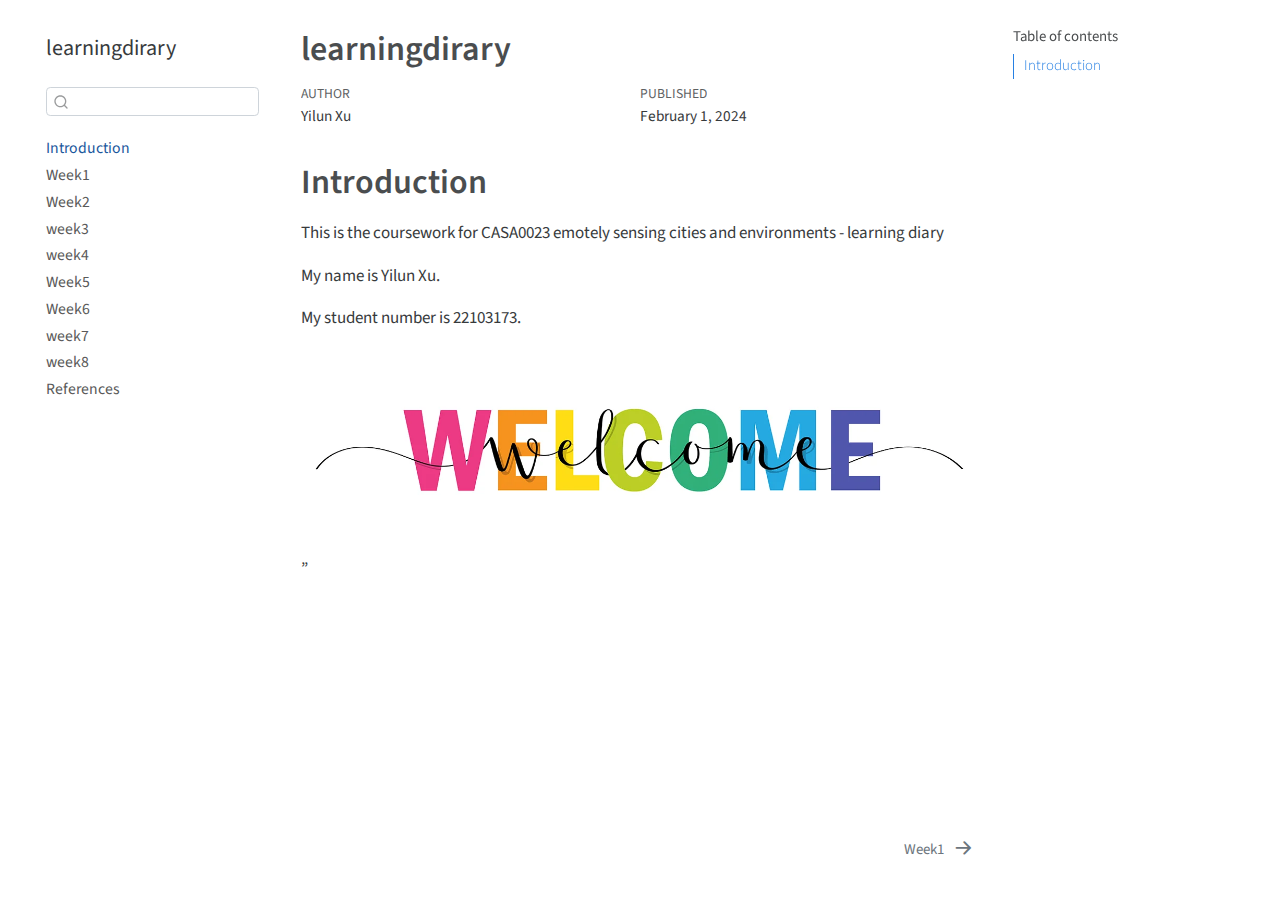
==== commit 9b11e6b1: "3.183" ====
--- a/docs/index.html
+++ b/docs/index.html
@@ -139,7 +139,19 @@
         <li class="sidebar-item">
   <div class="sidebar-item-container"> 
   <a href="./week6.html" class="sidebar-item-text sidebar-link">
- <span class="menu-text"><span class="chapter-number">1</span>&nbsp; <span class="chapter-title">week6.html</span></span></a>
+ <span class="menu-text">Week6</span></a>
+  </div>
+</li>
+        <li class="sidebar-item">
+  <div class="sidebar-item-container"> 
+  <a href="./week7.html" class="sidebar-item-text sidebar-link">
+ <span class="menu-text">week7</span></a>
+  </div>
+</li>
+        <li class="sidebar-item">
+  <div class="sidebar-item-container"> 
+  <a href="./week8.html" class="sidebar-item-text sidebar-link">
+ <span class="menu-text">week8</span></a>
   </div>
 </li>
         <li class="sidebar-item">
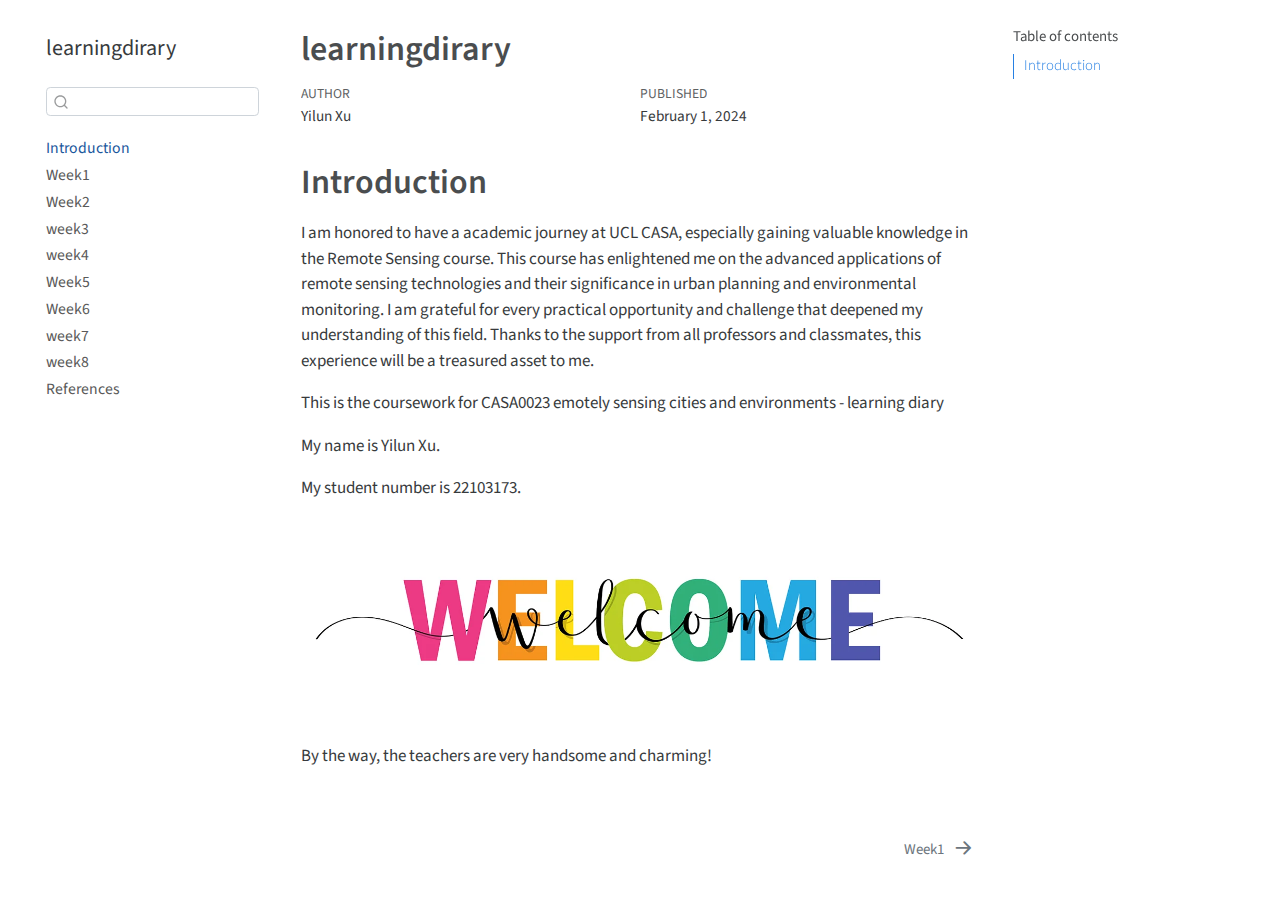
==== commit 70b4dcd8: "111" ====
--- a/docs/index.html
+++ b/docs/index.html
@@ -208,10 +208,12 @@
 
 <section id="introduction" class="level1 unnumbered">
 <h1 class="unnumbered">Introduction</h1>
+<p>I am honored to have a academic journey at UCL CASA, especially gaining valuable knowledge in the Remote Sensing course. This course has enlightened me on the advanced applications of remote sensing technologies and their significance in urban planning and environmental monitoring. I am grateful for every practical opportunity and challenge that deepened my understanding of this field. Thanks to the support from all professors and classmates, this experience will be a treasured asset to me.</p>
 <p>This is the coursework for CASA0023 emotely sensing cities and environments - learning diary</p>
 <p>My name is Yilun Xu.</p>
 <p>My student number is 22103173.</p>
-<p><img src="pic/welcome.png" class="img-fluid">”</p>
+<p><img src="pic/welcome.png" class="img-fluid"></p>
+<p>By the way, the teachers are very handsome and charming!</p>
 
 
 </section>
